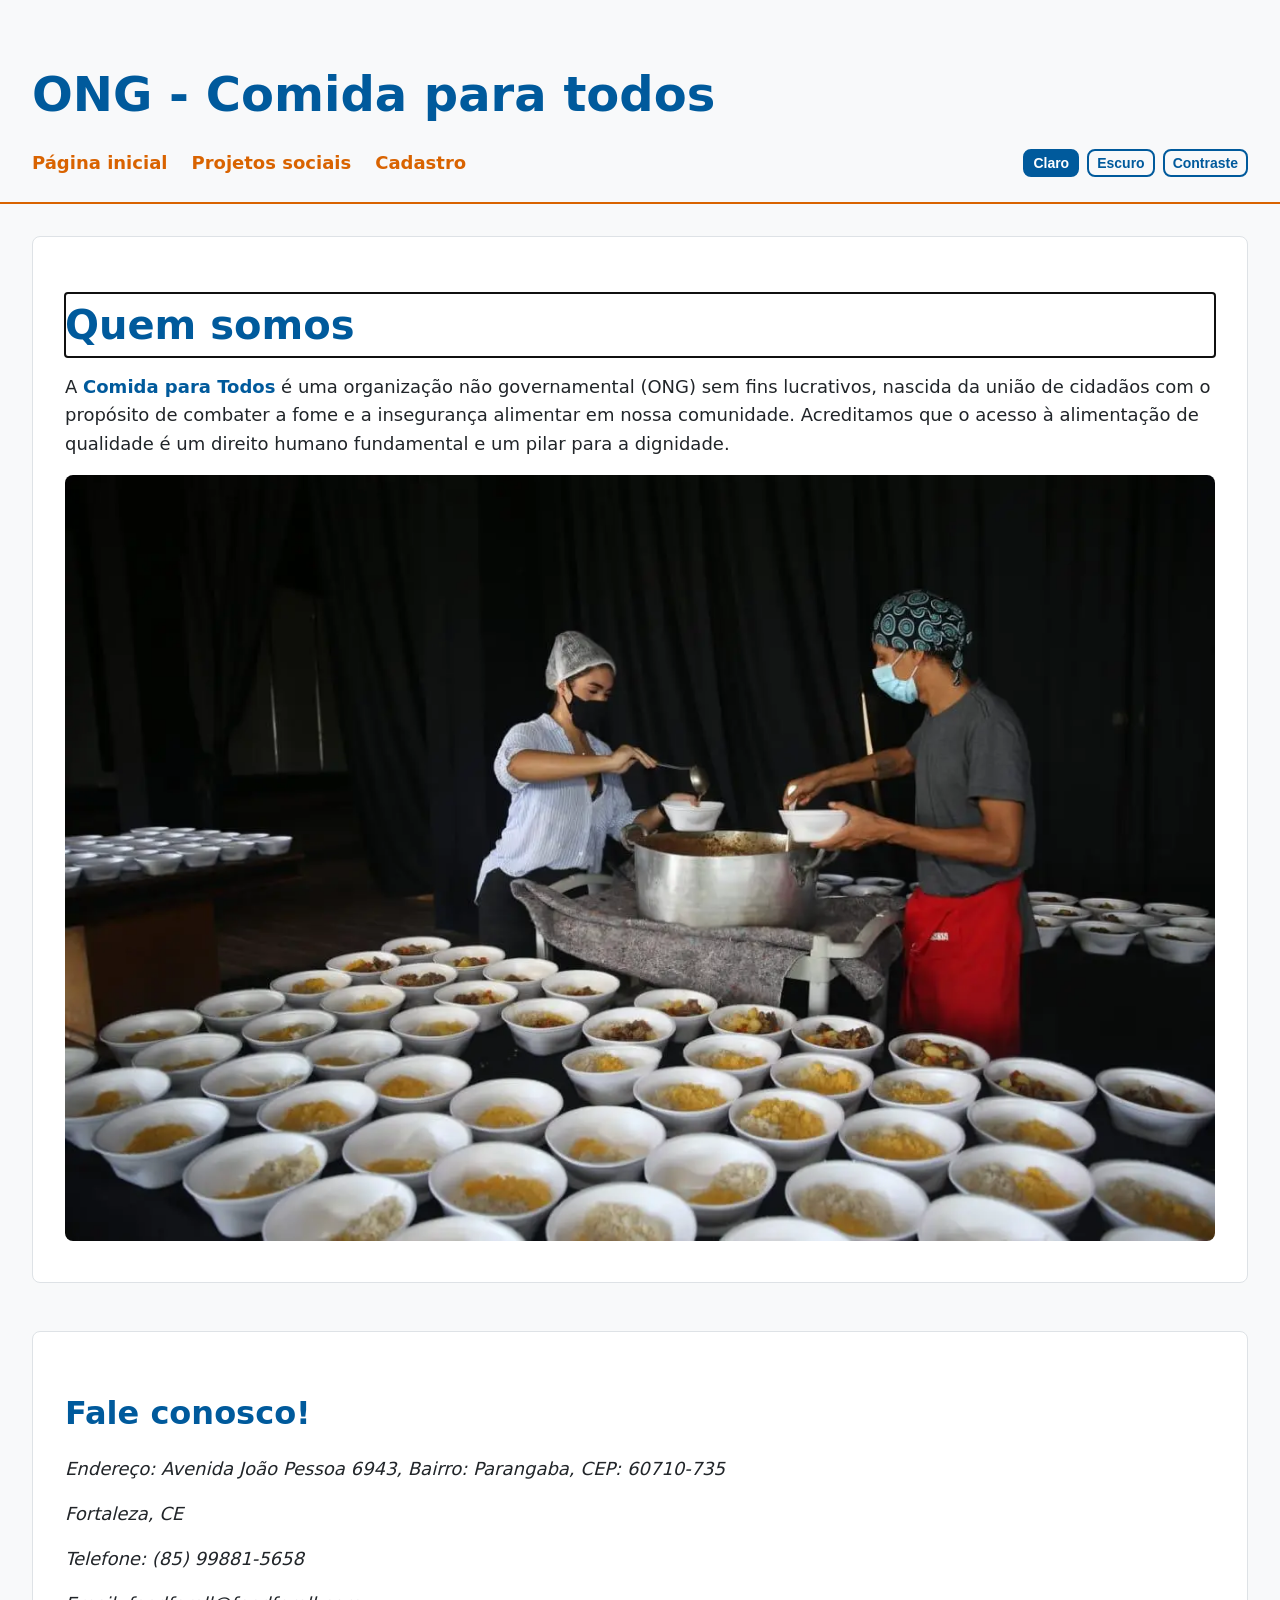
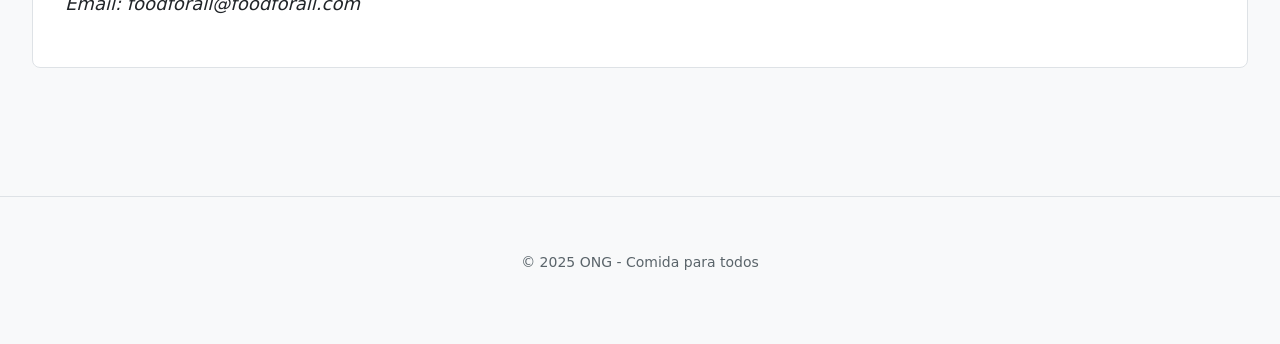
==== index.html @ 23085b7f "fix: minificação e testes finalizados" ====
<!doctype html><html lang="pt-br"><head><meta charset="UTF-8"><meta name="viewport" content="width=device-width,initial-scale=1"><title>ONG - Comida para Todos</title><link rel="icon" href="/assets/icons/logo_32x32.png" type="image/png"><link rel="apple-touch-icon" sizes="180x180" href="/assets/icons/logo_180x180.png"><script type="module" crossorigin src="/js/app-C8hsNNRh.js"></script><link rel="stylesheet" crossorigin href="/css/styles-CZZ_Eraa.css"></head><body><header><h1>ONG - Comida para todos</h1><div class="theme-switcher" role="radiogroup" aria-label="Seletor de tema"><button type="button" class="theme-btn" data-theme-btn="light" role="radio" aria-checked="false" aria-label="Ativar modo claro">Claro</button> <button type="button" class="theme-btn" data-theme-btn="dark" role="radio" aria-checked="false" aria-label="Ativar modo escuro">Escuro</button> <button type="button" class="theme-btn" data-theme-btn="high-contrast" role="radio" aria-checked="false" aria-label="Ativar modo alto contraste">Contraste</button></div><button class="nav-toggle" aria-label="Abrir menu" aria-expanded="false" aria-controls="main-nav"><span class="hamburger-line"></span> <span class="hamburger-line"></span> <span class="hamburger-line"></span></button><nav id="main-nav" aria-hidden="true"><ul><li><a href="#/" data-route="/">Página inicial</a></li><li class="dropdown"><a href="#/projetos" data-route="/projetos" role="button" aria-haspopup="true" aria-expanded="false">Projetos sociais</a><ul class="submenu"><li><a href="#/projeto-cozinha">Cozinha Comunitária</a></li><li><a href="#/projeto-distribuicao">Distribuição Noturna</a></li><li><a href="#/projeto-horta">Horta Urbana</a></li><li><a href="#/projeto-eventos">Parcerias e Eventos</a></li></ul></li><li><a href="#/cadastro" data-route="/cadastro">Cadastro</a></li></ul></nav></header><main id="spa-content"></main><footer><br><p>&copy; 2025 ONG - Comida para todos</p><br></footer><div id="toast-container" aria-live="polite"></div><div id="feedback-modal" class="modal" hidden><div class="modal-overlay"></div><div class="modal-content" role="dialog" aria-modal="true" aria-labelledby="modal-title"><div class="modal-header"><h3 id="modal-title" class="modal-title">Título do Modal</h3><button id="modal-close-btn" class="modal-close-btn" aria-label="Fechar modal">&times;</button></div><div id="modal-body" class="modal-body"><p>Conteúdo do modal...</p></div><div class="modal-footer"><button class="btn btn-secondary" data-action="cancel">Cancelar</button> <button class="btn btn-primary" data-action="confirm">Confirmar</button></div></div></div></body></html>
---- css/styles-CZZ_Eraa.css ----
.visually-hidden{border:0;clip:rect(0 0 0 0);height:1px;margin:-1px;overflow:hidden;padding:0;position:absolute;width:1px;white-space:nowrap}form{display:flex;flex-direction:column;gap:var(--espaco_modular-m)}fieldset{border:1px solid var(--cor-border);border-radius:var(--espaco_modular-xs);padding:var(--espaco_modular-l);display:flex;flex-direction:column;gap:var(--espaco_modular-m)}legend{font-size:var(--font-size-h3);font-weight:var(--font-weight-bold);color:var(--cor-secondary);padding:0 var(--espaco_modular-xs)}.form-group{display:flex;flex-direction:column;gap:var(--espaco_modular-xs)}label{font-weight:var(--font-weight-bold)}input,select{width:100%;padding:.75rem;font-size:1rem;font-family:var(--font-family-base);border:1px solid var(--cor-border);border-radius:var(--espaco_modular-xs);box-sizing:border-box;transition:border-color .3s,box-shadow .3s,background-color .3s,color .3s;background-color:var(--cor-surface);color:var(--color-text-primary)}input:focus,select:focus{outline:none;border-color:var(--cor-primary);box-shadow:0 0 0 3px #ff7a0033}input:user-invalid,select:user-invalid{border-color:#dc3545}input:user-valid,select:user-valid{border-color:var(--cor-success)}.btn{padding:.75rem 1.5rem;border-radius:var(--espaco_modular-xs);border:1px solid transparent;font-weight:var(--font-weight-bold);font-size:1.1rem;cursor:pointer;transition:opacity .2s;text-align:center}.btn:hover{opacity:.85}.btn-primary{background-color:var(--cor-primary);color:var(--cor-surface)}.btn-secondary{background-color:var(--color-text-secondary);color:var(--cor-surface)}[data-theme=dark] .btn-primary{color:var(--color-text-primary)}.form-submit-btn{align-self:flex-start}@media(min-width:480px){header{display:flex;flex-wrap:wrap;align-items:center}header>h1{flex-basis:100%;margin-right:0}.nav-toggle{display:none}nav{position:static;transform:none;width:auto;height:auto;background:none;border:none;box-shadow:none;padding:0;visibility:visible;order:2;margin-left:0;margin-right:var( --espaco_modular-m )}nav>ul{display:flex;flex-direction:row;gap:var(--espaco_modular-m);width:auto}.theme-switcher{position:static;order:3;margin-left:auto}nav>ul>li>a{white-space:nowrap}.dropdown .submenu{display:none;position:absolute;background-color:var(--cor-surface);border:1px solid var(--cor-border);box-shadow:0 4px 12px #0000001a;min-width:220px;padding:var(--espaco_modular-xs) 0}.dropdown:hover .submenu{display:block}.submenu li a{padding:var(--espaco_modular-s) var(--espaco_modular-m);color:var(--color-text-primary)}.submenu li a:hover{background-color:var(--cor-background);color:var(--cor-primary)}}:root{--cor-primary: #d96300;--cor-secondary: #005a9c;--color-text-primary: #212529;--color-text-secondary: #5a646a;--cor-background: #f8f9fa;--cor-surface: #ffffff;--cor-border: #dee2e6;--cor-success: #1f7c35;--font-family-base: "Nunito Sans", system-ui, -apple-system, sans-serif;--font-weight-regular: 400;--font-weight-bold: 700;--line-height-base: 1.6;--font-size-h1: 3rem;--font-size-h2: 2.5rem;--font-size-h3: 2rem;--font-size-h4: 1.5rem;--font-size-h5: 1rem;--font-size-body: 1.125rem;--font-size-small: .875rem;--espaco_modular-xs: .5rem;--espaco_modular-s: 1rem;--espaco_modular-m: 1.5rem;--espaco_modular-l: 2rem;--espaco_modular-xl: 3rem;--espaco_modular-xxl: 4rem;--bp-xs: 480px;--bp-sm: 768px;--bp-md: 1024px;--bp-lg: 1280px;--bp-xl: 1440px}[data-theme=dark]{--cor-primary: #ff9933;--cor-secondary: #66b3ff;--color-text-primary: #f7fafc;--color-text-secondary: #a0aec0;--cor-background: #1a202c;--cor-surface: #2d3748;--cor-border: #4a5568;--cor-success: #38a169}[data-theme=high-contrast]{--cor-primary: #c05600;--cor-secondary: #003b6a;--color-text-primary: #000000;--color-text-secondary: #000000;--cor-background: #ffffff;--cor-surface: #ffffff;--cor-border: #000000;--cor-success: #1a682b}html{font-size:16px;scroll-behavior:smooth}body{margin:0;padding:0;font-family:var(--font-family-base);font-size:var(--font-size-body);font-weight:var(--font-weight-regular);line-height:var(--line-height-base);color:var(--color-text-primary);background-color:var(--cor-background);transition:background-color .3s ease,color .3s ease}h1,h2,h3,h4,h5{font-family:var(--font-family-base);font-weight:var(--font-weight-bold);color:var(--cor-secondary);margin-top:var(--espaco_modular-m);margin-bottom:var(--espaco_modular-s)}h1{font-size:var(--font-size-h1)}h2{font-size:var(--font-size-h2)}h3{font-size:var(--font-size-h3)}h4{font-size:var(--font-size-h4)}h5{font-size:var(--font-size-h5)}p{margin-top:0;margin-bottom:var(--espaco_modular-s)}a{color:var(--cor-primary);font-weight:var(--font-weight-bold);text-decoration:none}a:hover{text-decoration:underline}strong{color:var(--cor-secondary)}header,main,footer{max-width:none;width:100%;margin-left:auto;margin-right:auto;padding:var(--espaco_modular-l);box-sizing:border-box}@media (min-width: var(--bp-sm)){header,main,footer{max-width:720px}}@media (min-width: var(--bp-md)){header,main,footer{max-width:960px}}@media (min-width: var(--bp-lg)){header,main,footer{max-width:1140px}}@media (min-width: var(--bp-xl)){header,main,footer{max-width:1320px}}main section{margin-bottom:var(--espaco_modular-xl);padding:var(--espaco_modular-l);background-color:var(--cor-surface);border:1px solid var(--cor-border);border-radius:var(--espaco_modular-xs);transition:background-color .3s ease,border-color .3s ease}header{border-bottom:2px solid var(--cor-primary);padding-bottom:var(--espaco_modular-m)}footer{text-align:center;color:var(--color-text-secondary);font-size:var(--font-size-small);border-top:1px solid var(--cor-border);margin-top:var(--espaco_modular-xl)}img{max-width:100%;height:auto;border-radius:var(--espaco_modular-xs)}.carousel-container{position:relative;width:100%;max-width:1000px;margin:var(--espaco_modular-m) auto 0;overflow:hidden;border-radius:8px;transform:translateZ(0)}.carousel-wrapper{display:grid;transition:transform .5s ease-in-out,grid-template-columns .5s ease-in-out;gap:1rem;grid-template-columns:repeat(12,100%)}.grid-item{background-color:var(--cor-border);border-radius:5px;box-shadow:0 4px 8px #0000001a;overflow:hidden;height:220px}.grid-item img{width:100%;height:100%;object-fit:cover;display:block}@media(min-width:600px){.carousel-wrapper{grid-template-columns:repeat(12,calc(50% - .5rem))}.grid-item{height:200px}}@media(min-width:900px){.carousel-wrapper{grid-template-columns:repeat(12,calc(25% - .75rem))}}.nav-btn{position:absolute;top:50%;z-index:99;transform:translateY(-50%);background-color:#0009;color:#fff;border:none;font-size:2rem;padding:10px 15px;cursor:pointer;border-radius:50%;line-height:1;transition:opacity .2s}#prevBtn{left:10px}#nextBtn{right:10px}.dropdown{position:relative}.submenu{list-style:none;padding:var(--espaco_modular-xs) 0;margin:0;display:none;position:absolute;top:100%;left:0;background-color:var(--cor-surface);border:1px solid var(--cor-border);border-radius:var(--espaco_modular-xs);box-shadow:0 4px 12px #0000001a;min-width:220px;z-index:100;transition:background-color .3s ease,border-color .3s ease}.dropdown:hover .submenu{display:block}.submenu li a{display:block;padding:var(--espaco_modular-s) var(--espaco_modular-m);color:var(--color-text-primary);font-weight:var(--font-weight-regular);text-decoration:none;white-space:nowrap}.submenu li a:hover{background-color:var(--cor-background);color:var(--cor-primary);text-decoration:none}header{position:relative}.theme-switcher{display:flex;gap:var(--espaco_modular-xs);position:absolute;top:var(--espaco_modular-l);right:calc(var(--espaco_modular-l) + 32px + var(--espaco_modular-s))}.theme-btn{font-size:var(--font-size-small);font-weight:var(--font-weight-bold);cursor:pointer;padding:.25rem .5rem;border:2px solid var(--cor-secondary);background-color:transparent;color:var(--cor-secondary);border-radius:var(--espaco_modular-xs);transition:background-color .2s,color .2s}.theme-btn[aria-checked=true]{background-color:var(--cor-secondary);color:var(--cor-surface)}.nav-toggle{display:block;position:absolute;top:2.2rem;right:var(--espaco_modular-l);width:32px;height:28px;background:none;border:none;cursor:pointer;z-index:1010;padding:0}.hamburger-line{display:block;width:100%;height:3px;background-color:var(--cor-secondary);border-radius:3px;transition:all .3s ease-in-out}.hamburger-line:nth-child(2){margin:6px 0}nav{position:fixed;top:0;right:0;width:80%;max-width:300px;height:100vh;background-color:var(--cor-surface);border-left:1px solid var(--cor-border);box-shadow:-5px 0 15px #0000001a;transform:translate(100%);transition:transform .3s ease-in-out,background-color .3s ease,border-color .3s ease;z-index:1000;padding:var(--espaco_modular-xxl) var(--espaco_modular-l);visibility:hidden}nav.nav-open{transform:translate(0);visibility:visible}.nav-toggle.is-active .hamburger-line:nth-child(1){transform:translateY(9px) rotate(45deg)}.nav-toggle.is-active .hamburger-line:nth-child(2){opacity:0}.nav-toggle.is-active .hamburger-line:nth-child(3){transform:translateY(-9px) rotate(-45deg)}body.nav-lock-scroll{overflow:hidden}nav>ul{display:flex;flex-direction:column;gap:var(--espaco_modular-s);width:100%;list-style:none;padding:0;margin:0}.dropdown .submenu{display:block;position:static;background:none;border:none;box-shadow:none;min-width:unset;padding:0 0 0 var(--espaco_modular-s)}.submenu li a{padding:var(--espaco_modular-xs) 0;color:var(--color-text-secondary)}.submenu li a:hover{background:none;color:var(--cor-primary)}@media(min-width:480px){header{display:flex;flex-wrap:wrap;align-items:center}header>h1{flex-basis:100%;margin-right:0}.nav-toggle{display:none}nav{position:static;transform:none;width:auto;height:auto;background:none;border:none;box-shadow:none;padding:0;visibility:visible;order:2;margin-left:0;margin-right:var(--espaco_modular-m)}nav>ul{display:flex;flex-direction:row;gap:var(--espaco_modular-m);width:auto}.theme-switcher{position:static;order:3;margin-left:auto}nav>ul>li>a{white-space:nowrap}.dropdown .submenu{display:none;position:absolute;background-color:var(--cor-surface);border:1px solid var(--cor-border);box-shadow:0 4px 12px #0000001a;min-width:220px;padding:var(--espaco_modular-xs) 0}.dropdown:hover .submenu{display:block}.submenu li a{padding:var(--espaco_modular-s) var(--espaco_modular-m);color:var(--color-text-primary)}.submenu li a:hover{background-color:var(--cor-background);color:var(--cor-primary)}}@media(min-width:480px){.dropdown .submenu.submenu-open{display:block}}:root{--cor-danger: #b52635;--cor-warning: #ffc107;--cor-info: #0f788a}[data-theme=dark]{--cor-danger: #e53e3e;--cor-warning: #ecc94b;--cor-info: #319795}[data-theme=high-contrast]{--cor-danger: #b52635;--cor-warning: #ffc107;--cor-info: #0c5c6a}#toast-container{position:fixed;top:1.5rem;right:1.5rem;z-index:1050;display:flex;flex-direction:column;gap:1rem}.toast{min-width:300px;max-width:350px;background-color:var(--cor-surface);color:var(--color-text-primary);padding:1rem 1.5rem;border-radius:var(--espaco_modular-xs);box-shadow:0 .5rem 1rem #00000026;border-left:5px solid var(--cor-success);opacity:0;transform:translate(100%);transition:all .5s cubic-bezier(.68,-.55,.27,1.55),background-color .3s ease,color .3s ease}.toast.show{opacity:1;transform:translate(0)}.toast-success{border-left-color:var(--cor-success)}.toast-danger{border-left-color:var(--cor-danger)}.toast-warning{border-left-color:var(--cor-warning)}.toast-info{border-left-color:var(--cor-info)}.toast strong{display:block;margin-bottom:.25rem;color:var(--cor-secondary)}.modal{position:fixed;top:0;left:0;width:100%;height:100%;z-index:1000;display:flex;align-items:center;justify-content:center}.modal[hidden]{display:none}.modal-overlay{position:absolute;top:0;left:0;width:100%;height:100%;background-color:#0009;-webkit-backdrop-filter:blur(3px);backdrop-filter:blur(3px)}.modal-content{position:relative;background-color:var(--cor-surface);border-radius:var(--espaco_modular-xs);box-shadow:0 1rem 3rem #0000004d;width:90%;max-width:500px;z-index:1001;transition:background-color .3s ease,color .3s ease}.modal-header{display:flex;justify-content:space-between;align-items:center;padding:1rem 1.5rem;border-bottom:1px solid var(--cor-border)}.modal-title{margin:0;font-size:var(--font-size-h3)}.modal-close-btn{background:none;border:none;font-size:2.5rem;line-height:1;cursor:pointer;color:var(--color-text-secondary)}.modal-body{padding:1.5rem}.modal-footer{display:flex;justify-content:flex-end;gap:1rem;padding:1rem 1.5rem;border-top:1px solid var(--cor-border)}.tag{display:inline-block;padding:.25rem .6rem;font-size:var(--font-size-small);font-weight:var(--font-weight-bold);line-height:1.2;border-radius:var(--espaco_modular-xs);background-color:var(--cor-border);color:var(--color-text-primary)}.tag-primary{background-color:var(--cor-primary);color:var(--cor-surface)}[data-theme=dark] .tag-primary{color:var(--color-text-primary)}.tag-secondary{background-color:var(--cor-secondary);color:var(--cor-surface)}.tag-success{background-color:var(--cor-success);color:var(--cor-surface)}[data-theme=high-contrast] .tag{color:var(--cor-surface);background-color:var(--cor-border)}.badge{display:inline-block;padding:.35em .65em;font-size:.8em;font-weight:var(--font-weight-bold);line-height:1;color:var(--cor-surface);text-align:center;white-space:nowrap;vertical-align:baseline;border-radius:10rem;background-color:var(--cor-primary)}[data-theme=dark] .badge{color:var(--color-text-primary)}.badge-secondary{background-color:var(--cor-secondary);color:var(--cor-surface)}.badge-success{background-color:var(--cor-success);color:var(--cor-surface)}.badge-danger{background-color:var(--cor-danger);color:var(--cor-surface)}.badge-info{background-color:var(--cor-info);color:var(--cor-surface)}.badge-warning{background-color:var(--cor-warning);color:var(--color-text-primary)}[data-theme=dark] .badge-warning{color:var(--color-text-primary)}
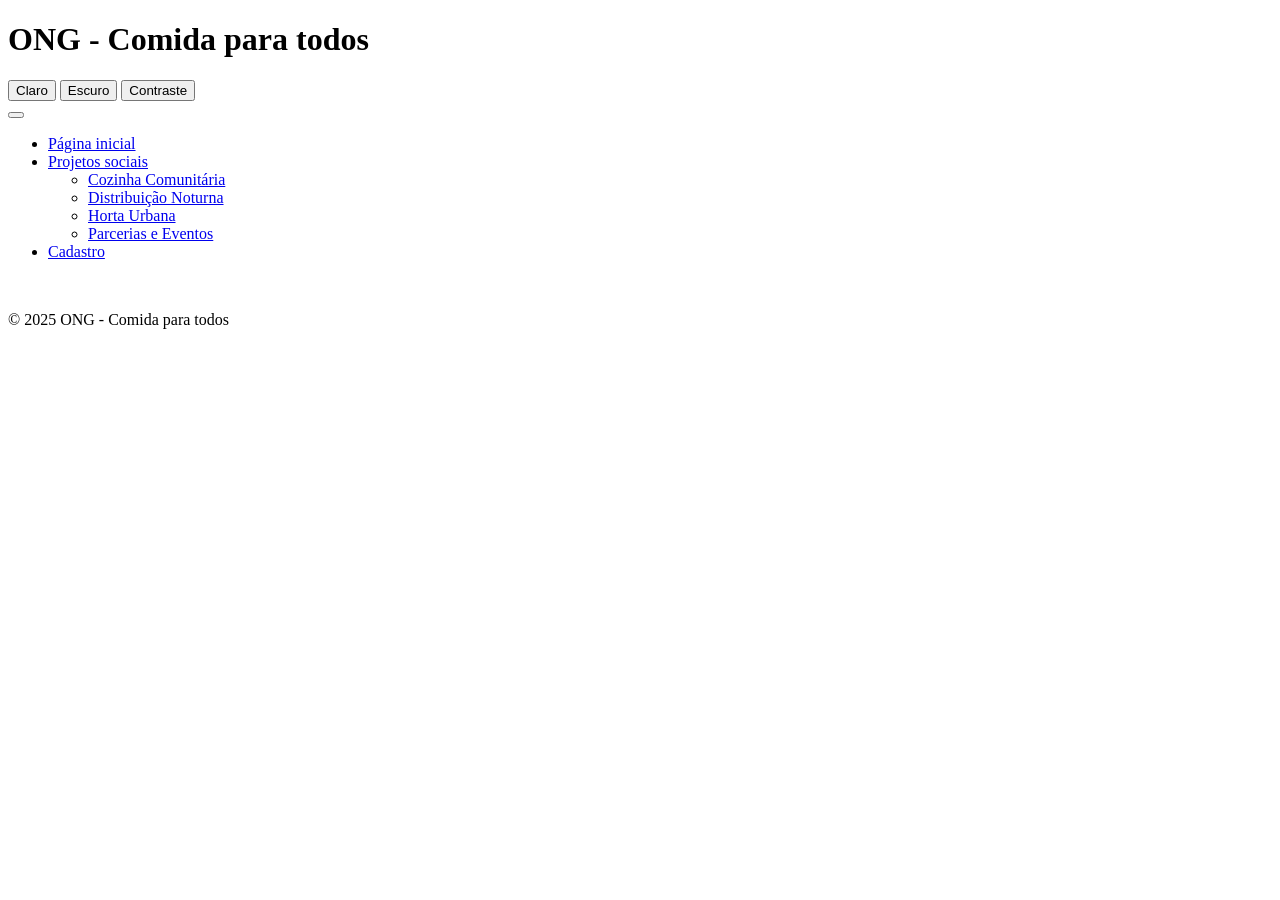
==== commit ebcd3ba1: "fixed:  build vite with path" ====
--- a/index.html
+++ b/index.html
@@ -1 +1 @@
-<!doctype html><html lang="pt-br"><head><meta charset="UTF-8"><meta name="viewport" content="width=device-width,initial-scale=1"><title>ONG - Comida para Todos</title><link rel="icon" href="/assets/icons/logo_32x32.png" type="image/png"><link rel="apple-touch-icon" sizes="180x180" href="/assets/icons/logo_180x180.png"><script type="module" crossorigin src="/js/app-C8hsNNRh.js"></script><link rel="stylesheet" crossorigin href="/css/styles-CZZ_Eraa.css"></head><body><header><h1>ONG - Comida para todos</h1><div class="theme-switcher" role="radiogroup" aria-label="Seletor de tema"><button type="button" class="theme-btn" data-theme-btn="light" role="radio" aria-checked="false" aria-label="Ativar modo claro">Claro</button> <button type="button" class="theme-btn" data-theme-btn="dark" role="radio" aria-checked="false" aria-label="Ativar modo escuro">Escuro</button> <button type="button" class="theme-btn" data-theme-btn="high-contrast" role="radio" aria-checked="false" aria-label="Ativar modo alto contraste">Contraste</button></div><button class="nav-toggle" aria-label="Abrir menu" aria-expanded="false" aria-controls="main-nav"><span class="hamburger-line"></span> <span class="hamburger-line"></span> <span class="hamburger-line"></span></button><nav id="main-nav" aria-hidden="true"><ul><li><a href="#/" data-route="/">Página inicial</a></li><li class="dropdown"><a href="#/projetos" data-route="/projetos" role="button" aria-haspopup="true" aria-expanded="false">Projetos sociais</a><ul class="submenu"><li><a href="#/projeto-cozinha">Cozinha Comunitária</a></li><li><a href="#/projeto-distribuicao">Distribuição Noturna</a></li><li><a href="#/projeto-horta">Horta Urbana</a></li><li><a href="#/projeto-eventos">Parcerias e Eventos</a></li></ul></li><li><a href="#/cadastro" data-route="/cadastro">Cadastro</a></li></ul></nav></header><main id="spa-content"></main><footer><br><p>&copy; 2025 ONG - Comida para todos</p><br></footer><div id="toast-container" aria-live="polite"></div><div id="feedback-modal" class="modal" hidden><div class="modal-overlay"></div><div class="modal-content" role="dialog" aria-modal="true" aria-labelledby="modal-title"><div class="modal-header"><h3 id="modal-title" class="modal-title">Título do Modal</h3><button id="modal-close-btn" class="modal-close-btn" aria-label="Fechar modal">&times;</button></div><div id="modal-body" class="modal-body"><p>Conteúdo do modal...</p></div><div class="modal-footer"><button class="btn btn-secondary" data-action="cancel">Cancelar</button> <button class="btn btn-primary" data-action="confirm">Confirmar</button></div></div></div></body></html>+<!doctype html><html lang="pt-br"><head><meta charset="UTF-8"><meta name="viewport" content="width=device-width,initial-scale=1"><title>ONG - Comida para Todos</title><link rel="icon" href="/Projeto-04/assets/icons/logo_32x32.png" type="image/png"><link rel="apple-touch-icon" sizes="180x180" href="/Projeto-04/assets/icons/logo_180x180.png"><script type="module" crossorigin src="/Projeto-04/js/app-_NBfcCFD.js"></script><link rel="stylesheet" crossorigin href="/Projeto-04/css/styles-CZZ_Eraa.css"></head><body><header><h1>ONG - Comida para todos</h1><div class="theme-switcher" role="radiogroup" aria-label="Seletor de tema"><button type="button" class="theme-btn" data-theme-btn="light" role="radio" aria-checked="false" aria-label="Ativar modo claro">Claro</button> <button type="button" class="theme-btn" data-theme-btn="dark" role="radio" aria-checked="false" aria-label="Ativar modo escuro">Escuro</button> <button type="button" class="theme-btn" data-theme-btn="high-contrast" role="radio" aria-checked="false" aria-label="Ativar modo alto contraste">Contraste</button></div><button class="nav-toggle" aria-label="Abrir menu" aria-expanded="false" aria-controls="main-nav"><span class="hamburger-line"></span> <span class="hamburger-line"></span> <span class="hamburger-line"></span></button><nav id="main-nav" aria-hidden="true"><ul><li><a href="#/" data-route="/">Página inicial</a></li><li class="dropdown"><a href="#/projetos" data-route="/projetos" role="button" aria-haspopup="true" aria-expanded="false">Projetos sociais</a><ul class="submenu"><li><a href="#/projeto-cozinha">Cozinha Comunitária</a></li><li><a href="#/projeto-distribuicao">Distribuição Noturna</a></li><li><a href="#/projeto-horta">Horta Urbana</a></li><li><a href="#/projeto-eventos">Parcerias e Eventos</a></li></ul></li><li><a href="#/cadastro" data-route="/cadastro">Cadastro</a></li></ul></nav></header><main id="spa-content"></main><footer><br><p>&copy; 2025 ONG - Comida para todos</p><br></footer><div id="toast-container" aria-live="polite"></div><div id="feedback-modal" class="modal" hidden><div class="modal-overlay"></div><div class="modal-content" role="dialog" aria-modal="true" aria-labelledby="modal-title"><div class="modal-header"><h3 id="modal-title" class="modal-title">Título do Modal</h3><button id="modal-close-btn" class="modal-close-btn" aria-label="Fechar modal">&times;</button></div><div id="modal-body" class="modal-body"><p>Conteúdo do modal...</p></div><div class="modal-footer"><button class="btn btn-secondary" data-action="cancel">Cancelar</button> <button class="btn btn-primary" data-action="confirm">Confirmar</button></div></div></div></body></html>
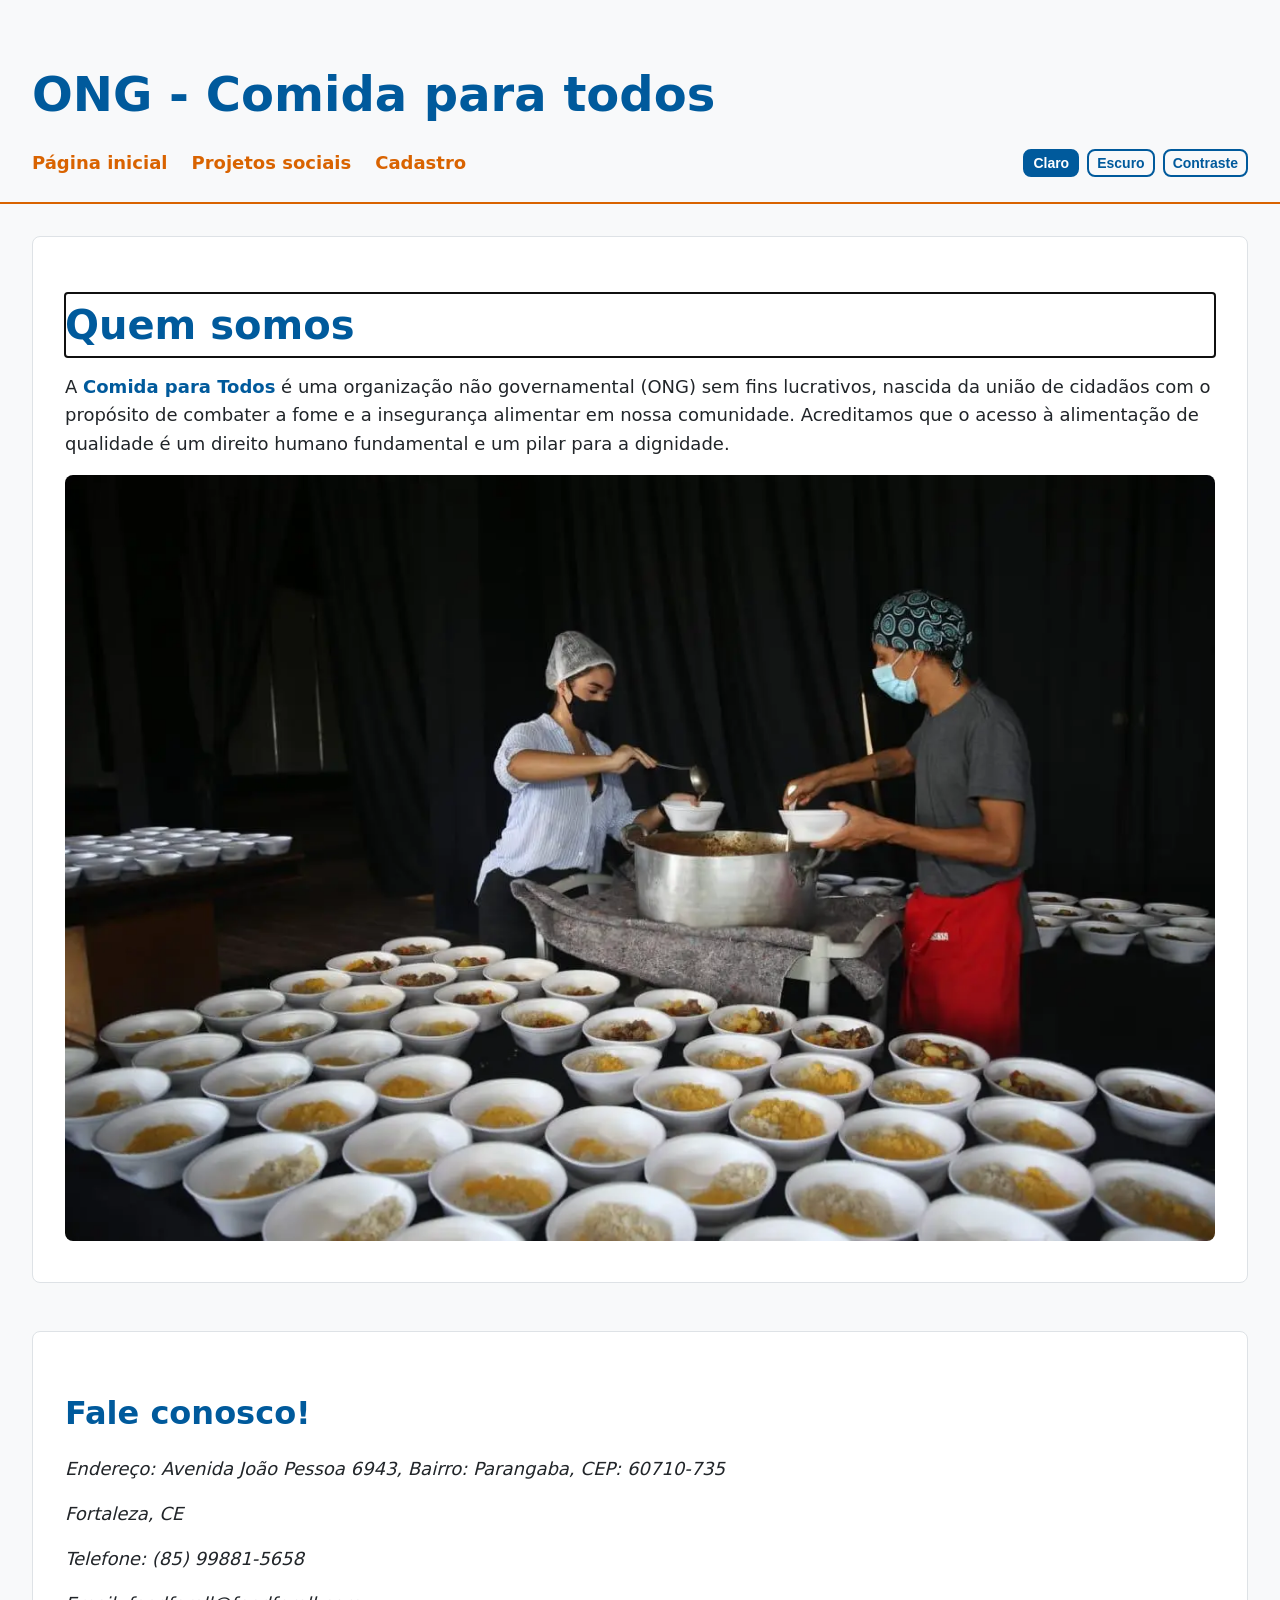
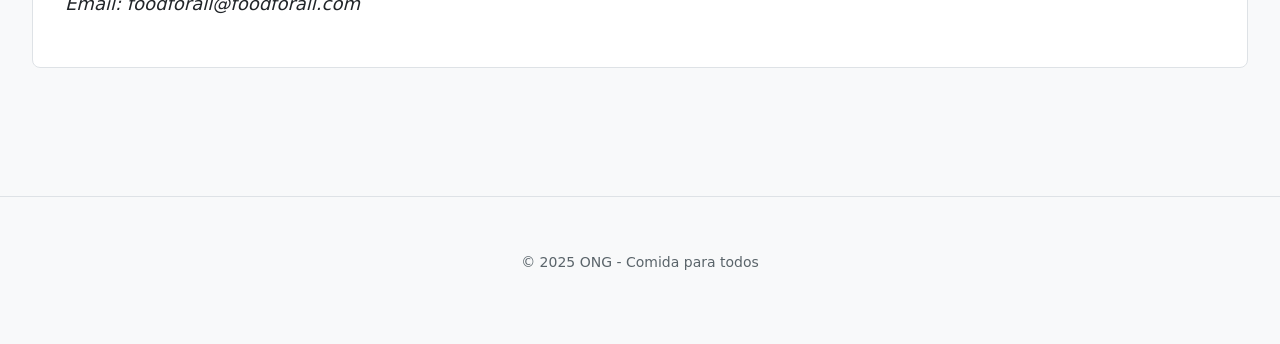
==== commit a8315d93: "fix: mudança de caminho" ====
--- a/index.html
+++ b/index.html
@@ -1 +1 @@
-<!doctype html><html lang="pt-br"><head><meta charset="UTF-8"><meta name="viewport" content="width=device-width,initial-scale=1"><title>ONG - Comida para Todos</title><link rel="icon" href="/Projeto-04/assets/icons/logo_32x32.png" type="image/png"><link rel="apple-touch-icon" sizes="180x180" href="/Projeto-04/assets/icons/logo_180x180.png"><script type="module" crossorigin src="/Projeto-04/js/app-_NBfcCFD.js"></script><link rel="stylesheet" crossorigin href="/Projeto-04/css/styles-CZZ_Eraa.css"></head><body><header><h1>ONG - Comida para todos</h1><div class="theme-switcher" role="radiogroup" aria-label="Seletor de tema"><button type="button" class="theme-btn" data-theme-btn="light" role="radio" aria-checked="false" aria-label="Ativar modo claro">Claro</button> <button type="button" class="theme-btn" data-theme-btn="dark" role="radio" aria-checked="false" aria-label="Ativar modo escuro">Escuro</button> <button type="button" class="theme-btn" data-theme-btn="high-contrast" role="radio" aria-checked="false" aria-label="Ativar modo alto contraste">Contraste</button></div><button class="nav-toggle" aria-label="Abrir menu" aria-expanded="false" aria-controls="main-nav"><span class="hamburger-line"></span> <span class="hamburger-line"></span> <span class="hamburger-line"></span></button><nav id="main-nav" aria-hidden="true"><ul><li><a href="#/" data-route="/">Página inicial</a></li><li class="dropdown"><a href="#/projetos" data-route="/projetos" role="button" aria-haspopup="true" aria-expanded="false">Projetos sociais</a><ul class="submenu"><li><a href="#/projeto-cozinha">Cozinha Comunitária</a></li><li><a href="#/projeto-distribuicao">Distribuição Noturna</a></li><li><a href="#/projeto-horta">Horta Urbana</a></li><li><a href="#/projeto-eventos">Parcerias e Eventos</a></li></ul></li><li><a href="#/cadastro" data-route="/cadastro">Cadastro</a></li></ul></nav></header><main id="spa-content"></main><footer><br><p>&copy; 2025 ONG - Comida para todos</p><br></footer><div id="toast-container" aria-live="polite"></div><div id="feedback-modal" class="modal" hidden><div class="modal-overlay"></div><div class="modal-content" role="dialog" aria-modal="true" aria-labelledby="modal-title"><div class="modal-header"><h3 id="modal-title" class="modal-title">Título do Modal</h3><button id="modal-close-btn" class="modal-close-btn" aria-label="Fechar modal">&times;</button></div><div id="modal-body" class="modal-body"><p>Conteúdo do modal...</p></div><div class="modal-footer"><button class="btn btn-secondary" data-action="cancel">Cancelar</button> <button class="btn btn-primary" data-action="confirm">Confirmar</button></div></div></div></body></html>+<!doctype html><html lang="pt-br"><head><meta charset="UTF-8"><meta name="viewport" content="width=device-width,initial-scale=1"><title>ONG - Comida para Todos</title><link rel="icon" href="/assets/icons/logo_32x32.png" type="image/png"><link rel="apple-touch-icon" sizes="180x180" href="/assets/icons/logo_180x180.png"><script type="module" crossorigin src="/js/app-C8hsNNRh.js"></script><link rel="stylesheet" crossorigin href="/css/styles-CZZ_Eraa.css"></head><body><header><h1>ONG - Comida para todos</h1><div class="theme-switcher" role="radiogroup" aria-label="Seletor de tema"><button type="button" class="theme-btn" data-theme-btn="light" role="radio" aria-checked="false" aria-label="Ativar modo claro">Claro</button> <button type="button" class="theme-btn" data-theme-btn="dark" role="radio" aria-checked="false" aria-label="Ativar modo escuro">Escuro</button> <button type="button" class="theme-btn" data-theme-btn="high-contrast" role="radio" aria-checked="false" aria-label="Ativar modo alto contraste">Contraste</button></div><button class="nav-toggle" aria-label="Abrir menu" aria-expanded="false" aria-controls="main-nav"><span class="hamburger-line"></span> <span class="hamburger-line"></span> <span class="hamburger-line"></span></button><nav id="main-nav" aria-hidden="true"><ul><li><a href="#/" data-route="/">Página inicial</a></li><li class="dropdown"><a href="#/projetos" data-route="/projetos" role="button" aria-haspopup="true" aria-expanded="false">Projetos sociais</a><ul class="submenu"><li><a href="#/projeto-cozinha">Cozinha Comunitária</a></li><li><a href="#/projeto-distribuicao">Distribuição Noturna</a></li><li><a href="#/projeto-horta">Horta Urbana</a></li><li><a href="#/projeto-eventos">Parcerias e Eventos</a></li></ul></li><li><a href="#/cadastro" data-route="/cadastro">Cadastro</a></li></ul></nav></header><main id="spa-content"></main><footer><br><p>&copy; 2025 ONG - Comida para todos</p><br></footer><div id="toast-container" aria-live="polite"></div><div id="feedback-modal" class="modal" hidden><div class="modal-overlay"></div><div class="modal-content" role="dialog" aria-modal="true" aria-labelledby="modal-title"><div class="modal-header"><h3 id="modal-title" class="modal-title">Título do Modal</h3><button id="modal-close-btn" class="modal-close-btn" aria-label="Fechar modal">&times;</button></div><div id="modal-body" class="modal-body"><p>Conteúdo do modal...</p></div><div class="modal-footer"><button class="btn btn-secondary" data-action="cancel">Cancelar</button> <button class="btn btn-primary" data-action="confirm">Confirmar</button></div></div></div></body></html>
--- a/css/styles-CZZ_Eraa.css
+++ b/css/styles-CZZ_Eraa.css
@@ -0,0 +1 @@
+.visually-hidden{border:0;clip:rect(0 0 0 0);height:1px;margin:-1px;overflow:hidden;padding:0;position:absolute;width:1px;white-space:nowrap}form{display:flex;flex-direction:column;gap:var(--espaco_modular-m)}fieldset{border:1px solid var(--cor-border);border-radius:var(--espaco_modular-xs);padding:var(--espaco_modular-l);display:flex;flex-direction:column;gap:var(--espaco_modular-m)}legend{font-size:var(--font-size-h3);font-weight:var(--font-weight-bold);color:var(--cor-secondary);padding:0 var(--espaco_modular-xs)}.form-group{display:flex;flex-direction:column;gap:var(--espaco_modular-xs)}label{font-weight:var(--font-weight-bold)}input,select{width:100%;padding:.75rem;font-size:1rem;font-family:var(--font-family-base);border:1px solid var(--cor-border);border-radius:var(--espaco_modular-xs);box-sizing:border-box;transition:border-color .3s,box-shadow .3s,background-color .3s,color .3s;background-color:var(--cor-surface);color:var(--color-text-primary)}input:focus,select:focus{outline:none;border-color:var(--cor-primary);box-shadow:0 0 0 3px #ff7a0033}input:user-invalid,select:user-invalid{border-color:#dc3545}input:user-valid,select:user-valid{border-color:var(--cor-success)}.btn{padding:.75rem 1.5rem;border-radius:var(--espaco_modular-xs);border:1px solid transparent;font-weight:var(--font-weight-bold);font-size:1.1rem;cursor:pointer;transition:opacity .2s;text-align:center}.btn:hover{opacity:.85}.btn-primary{background-color:var(--cor-primary);color:var(--cor-surface)}.btn-secondary{background-color:var(--color-text-secondary);color:var(--cor-surface)}[data-theme=dark] .btn-primary{color:var(--color-text-primary)}.form-submit-btn{align-self:flex-start}@media(min-width:480px){header{display:flex;flex-wrap:wrap;align-items:center}header>h1{flex-basis:100%;margin-right:0}.nav-toggle{display:none}nav{position:static;transform:none;width:auto;height:auto;background:none;border:none;box-shadow:none;padding:0;visibility:visible;order:2;margin-left:0;margin-right:var( --espaco_modular-m )}nav>ul{display:flex;flex-direction:row;gap:var(--espaco_modular-m);width:auto}.theme-switcher{position:static;order:3;margin-left:auto}nav>ul>li>a{white-space:nowrap}.dropdown .submenu{display:none;position:absolute;background-color:var(--cor-surface);border:1px solid var(--cor-border);box-shadow:0 4px 12px #0000001a;min-width:220px;padding:var(--espaco_modular-xs) 0}.dropdown:hover .submenu{display:block}.submenu li a{padding:var(--espaco_modular-s) var(--espaco_modular-m);color:var(--color-text-primary)}.submenu li a:hover{background-color:var(--cor-background);color:var(--cor-primary)}}:root{--cor-primary: #d96300;--cor-secondary: #005a9c;--color-text-primary: #212529;--color-text-secondary: #5a646a;--cor-background: #f8f9fa;--cor-surface: #ffffff;--cor-border: #dee2e6;--cor-success: #1f7c35;--font-family-base: "Nunito Sans", system-ui, -apple-system, sans-serif;--font-weight-regular: 400;--font-weight-bold: 700;--line-height-base: 1.6;--font-size-h1: 3rem;--font-size-h2: 2.5rem;--font-size-h3: 2rem;--font-size-h4: 1.5rem;--font-size-h5: 1rem;--font-size-body: 1.125rem;--font-size-small: .875rem;--espaco_modular-xs: .5rem;--espaco_modular-s: 1rem;--espaco_modular-m: 1.5rem;--espaco_modular-l: 2rem;--espaco_modular-xl: 3rem;--espaco_modular-xxl: 4rem;--bp-xs: 480px;--bp-sm: 768px;--bp-md: 1024px;--bp-lg: 1280px;--bp-xl: 1440px}[data-theme=dark]{--cor-primary: #ff9933;--cor-secondary: #66b3ff;--color-text-primary: #f7fafc;--color-text-secondary: #a0aec0;--cor-background: #1a202c;--cor-surface: #2d3748;--cor-border: #4a5568;--cor-success: #38a169}[data-theme=high-contrast]{--cor-primary: #c05600;--cor-secondary: #003b6a;--color-text-primary: #000000;--color-text-secondary: #000000;--cor-background: #ffffff;--cor-surface: #ffffff;--cor-border: #000000;--cor-success: #1a682b}html{font-size:16px;scroll-behavior:smooth}body{margin:0;padding:0;font-family:var(--font-family-base);font-size:var(--font-size-body);font-weight:var(--font-weight-regular);line-height:var(--line-height-base);color:var(--color-text-primary);background-color:var(--cor-background);transition:background-color .3s ease,color .3s ease}h1,h2,h3,h4,h5{font-family:var(--font-family-base);font-weight:var(--font-weight-bold);color:var(--cor-secondary);margin-top:var(--espaco_modular-m);margin-bottom:var(--espaco_modular-s)}h1{font-size:var(--font-size-h1)}h2{font-size:var(--font-size-h2)}h3{font-size:var(--font-size-h3)}h4{font-size:var(--font-size-h4)}h5{font-size:var(--font-size-h5)}p{margin-top:0;margin-bottom:var(--espaco_modular-s)}a{color:var(--cor-primary);font-weight:var(--font-weight-bold);text-decoration:none}a:hover{text-decoration:underline}strong{color:var(--cor-secondary)}header,main,footer{max-width:none;width:100%;margin-left:auto;margin-right:auto;padding:var(--espaco_modular-l);box-sizing:border-box}@media (min-width: var(--bp-sm)){header,main,footer{max-width:720px}}@media (min-width: var(--bp-md)){header,main,footer{max-width:960px}}@media (min-width: var(--bp-lg)){header,main,footer{max-width:1140px}}@media (min-width: var(--bp-xl)){header,main,footer{max-width:1320px}}main section{margin-bottom:var(--espaco_modular-xl);padding:var(--espaco_modular-l);background-color:var(--cor-surface);border:1px solid var(--cor-border);border-radius:var(--espaco_modular-xs);transition:background-color .3s ease,border-color .3s ease}header{border-bottom:2px solid var(--cor-primary);padding-bottom:var(--espaco_modular-m)}footer{text-align:center;color:var(--color-text-secondary);font-size:var(--font-size-small);border-top:1px solid var(--cor-border);margin-top:var(--espaco_modular-xl)}img{max-width:100%;height:auto;border-radius:var(--espaco_modular-xs)}.carousel-container{position:relative;width:100%;max-width:1000px;margin:var(--espaco_modular-m) auto 0;overflow:hidden;border-radius:8px;transform:translateZ(0)}.carousel-wrapper{display:grid;transition:transform .5s ease-in-out,grid-template-columns .5s ease-in-out;gap:1rem;grid-template-columns:repeat(12,100%)}.grid-item{background-color:var(--cor-border);border-radius:5px;box-shadow:0 4px 8px #0000001a;overflow:hidden;height:220px}.grid-item img{width:100%;height:100%;object-fit:cover;display:block}@media(min-width:600px){.carousel-wrapper{grid-template-columns:repeat(12,calc(50% - .5rem))}.grid-item{height:200px}}@media(min-width:900px){.carousel-wrapper{grid-template-columns:repeat(12,calc(25% - .75rem))}}.nav-btn{position:absolute;top:50%;z-index:99;transform:translateY(-50%);background-color:#0009;color:#fff;border:none;font-size:2rem;padding:10px 15px;cursor:pointer;border-radius:50%;line-height:1;transition:opacity .2s}#prevBtn{left:10px}#nextBtn{right:10px}.dropdown{position:relative}.submenu{list-style:none;padding:var(--espaco_modular-xs) 0;margin:0;display:none;position:absolute;top:100%;left:0;background-color:var(--cor-surface);border:1px solid var(--cor-border);border-radius:var(--espaco_modular-xs);box-shadow:0 4px 12px #0000001a;min-width:220px;z-index:100;transition:background-color .3s ease,border-color .3s ease}.dropdown:hover .submenu{display:block}.submenu li a{display:block;padding:var(--espaco_modular-s) var(--espaco_modular-m);color:var(--color-text-primary);font-weight:var(--font-weight-regular);text-decoration:none;white-space:nowrap}.submenu li a:hover{background-color:var(--cor-background);color:var(--cor-primary);text-decoration:none}header{position:relative}.theme-switcher{display:flex;gap:var(--espaco_modular-xs);position:absolute;top:var(--espaco_modular-l);right:calc(var(--espaco_modular-l) + 32px + var(--espaco_modular-s))}.theme-btn{font-size:var(--font-size-small);font-weight:var(--font-weight-bold);cursor:pointer;padding:.25rem .5rem;border:2px solid var(--cor-secondary);background-color:transparent;color:var(--cor-secondary);border-radius:var(--espaco_modular-xs);transition:background-color .2s,color .2s}.theme-btn[aria-checked=true]{background-color:var(--cor-secondary);color:var(--cor-surface)}.nav-toggle{display:block;position:absolute;top:2.2rem;right:var(--espaco_modular-l);width:32px;height:28px;background:none;border:none;cursor:pointer;z-index:1010;padding:0}.hamburger-line{display:block;width:100%;height:3px;background-color:var(--cor-secondary);border-radius:3px;transition:all .3s ease-in-out}.hamburger-line:nth-child(2){margin:6px 0}nav{position:fixed;top:0;right:0;width:80%;max-width:300px;height:100vh;background-color:var(--cor-surface);border-left:1px solid var(--cor-border);box-shadow:-5px 0 15px #0000001a;transform:translate(100%);transition:transform .3s ease-in-out,background-color .3s ease,border-color .3s ease;z-index:1000;padding:var(--espaco_modular-xxl) var(--espaco_modular-l);visibility:hidden}nav.nav-open{transform:translate(0);visibility:visible}.nav-toggle.is-active .hamburger-line:nth-child(1){transform:translateY(9px) rotate(45deg)}.nav-toggle.is-active .hamburger-line:nth-child(2){opacity:0}.nav-toggle.is-active .hamburger-line:nth-child(3){transform:translateY(-9px) rotate(-45deg)}body.nav-lock-scroll{overflow:hidden}nav>ul{display:flex;flex-direction:column;gap:var(--espaco_modular-s);width:100%;list-style:none;padding:0;margin:0}.dropdown .submenu{display:block;position:static;background:none;border:none;box-shadow:none;min-width:unset;padding:0 0 0 var(--espaco_modular-s)}.submenu li a{padding:var(--espaco_modular-xs) 0;color:var(--color-text-secondary)}.submenu li a:hover{background:none;color:var(--cor-primary)}@media(min-width:480px){header{display:flex;flex-wrap:wrap;align-items:center}header>h1{flex-basis:100%;margin-right:0}.nav-toggle{display:none}nav{position:static;transform:none;width:auto;height:auto;background:none;border:none;box-shadow:none;padding:0;visibility:visible;order:2;margin-left:0;margin-right:var(--espaco_modular-m)}nav>ul{display:flex;flex-direction:row;gap:var(--espaco_modular-m);width:auto}.theme-switcher{position:static;order:3;margin-left:auto}nav>ul>li>a{white-space:nowrap}.dropdown .submenu{display:none;position:absolute;background-color:var(--cor-surface);border:1px solid var(--cor-border);box-shadow:0 4px 12px #0000001a;min-width:220px;padding:var(--espaco_modular-xs) 0}.dropdown:hover .submenu{display:block}.submenu li a{padding:var(--espaco_modular-s) var(--espaco_modular-m);color:var(--color-text-primary)}.submenu li a:hover{background-color:var(--cor-background);color:var(--cor-primary)}}@media(min-width:480px){.dropdown .submenu.submenu-open{display:block}}:root{--cor-danger: #b52635;--cor-warning: #ffc107;--cor-info: #0f788a}[data-theme=dark]{--cor-danger: #e53e3e;--cor-warning: #ecc94b;--cor-info: #319795}[data-theme=high-contrast]{--cor-danger: #b52635;--cor-warning: #ffc107;--cor-info: #0c5c6a}#toast-container{position:fixed;top:1.5rem;right:1.5rem;z-index:1050;display:flex;flex-direction:column;gap:1rem}.toast{min-width:300px;max-width:350px;background-color:var(--cor-surface);color:var(--color-text-primary);padding:1rem 1.5rem;border-radius:var(--espaco_modular-xs);box-shadow:0 .5rem 1rem #00000026;border-left:5px solid var(--cor-success);opacity:0;transform:translate(100%);transition:all .5s cubic-bezier(.68,-.55,.27,1.55),background-color .3s ease,color .3s ease}.toast.show{opacity:1;transform:translate(0)}.toast-success{border-left-color:var(--cor-success)}.toast-danger{border-left-color:var(--cor-danger)}.toast-warning{border-left-color:var(--cor-warning)}.toast-info{border-left-color:var(--cor-info)}.toast strong{display:block;margin-bottom:.25rem;color:var(--cor-secondary)}.modal{position:fixed;top:0;left:0;width:100%;height:100%;z-index:1000;display:flex;align-items:center;justify-content:center}.modal[hidden]{display:none}.modal-overlay{position:absolute;top:0;left:0;width:100%;height:100%;background-color:#0009;-webkit-backdrop-filter:blur(3px);backdrop-filter:blur(3px)}.modal-content{position:relative;background-color:var(--cor-surface);border-radius:var(--espaco_modular-xs);box-shadow:0 1rem 3rem #0000004d;width:90%;max-width:500px;z-index:1001;transition:background-color .3s ease,color .3s ease}.modal-header{display:flex;justify-content:space-between;align-items:center;padding:1rem 1.5rem;border-bottom:1px solid var(--cor-border)}.modal-title{margin:0;font-size:var(--font-size-h3)}.modal-close-btn{background:none;border:none;font-size:2.5rem;line-height:1;cursor:pointer;color:var(--color-text-secondary)}.modal-body{padding:1.5rem}.modal-footer{display:flex;justify-content:flex-end;gap:1rem;padding:1rem 1.5rem;border-top:1px solid var(--cor-border)}.tag{display:inline-block;padding:.25rem .6rem;font-size:var(--font-size-small);font-weight:var(--font-weight-bold);line-height:1.2;border-radius:var(--espaco_modular-xs);background-color:var(--cor-border);color:var(--color-text-primary)}.tag-primary{background-color:var(--cor-primary);color:var(--cor-surface)}[data-theme=dark] .tag-primary{color:var(--color-text-primary)}.tag-secondary{background-color:var(--cor-secondary);color:var(--cor-surface)}.tag-success{background-color:var(--cor-success);color:var(--cor-surface)}[data-theme=high-contrast] .tag{color:var(--cor-surface);background-color:var(--cor-border)}.badge{display:inline-block;padding:.35em .65em;font-size:.8em;font-weight:var(--font-weight-bold);line-height:1;color:var(--cor-surface);text-align:center;white-space:nowrap;vertical-align:baseline;border-radius:10rem;background-color:var(--cor-primary)}[data-theme=dark] .badge{color:var(--color-text-primary)}.badge-secondary{background-color:var(--cor-secondary);color:var(--cor-surface)}.badge-success{background-color:var(--cor-success);color:var(--cor-surface)}.badge-danger{background-color:var(--cor-danger);color:var(--cor-surface)}.badge-info{background-color:var(--cor-info);color:var(--cor-surface)}.badge-warning{background-color:var(--cor-warning);color:var(--color-text-primary)}[data-theme=dark] .badge-warning{color:var(--color-text-primary)}
